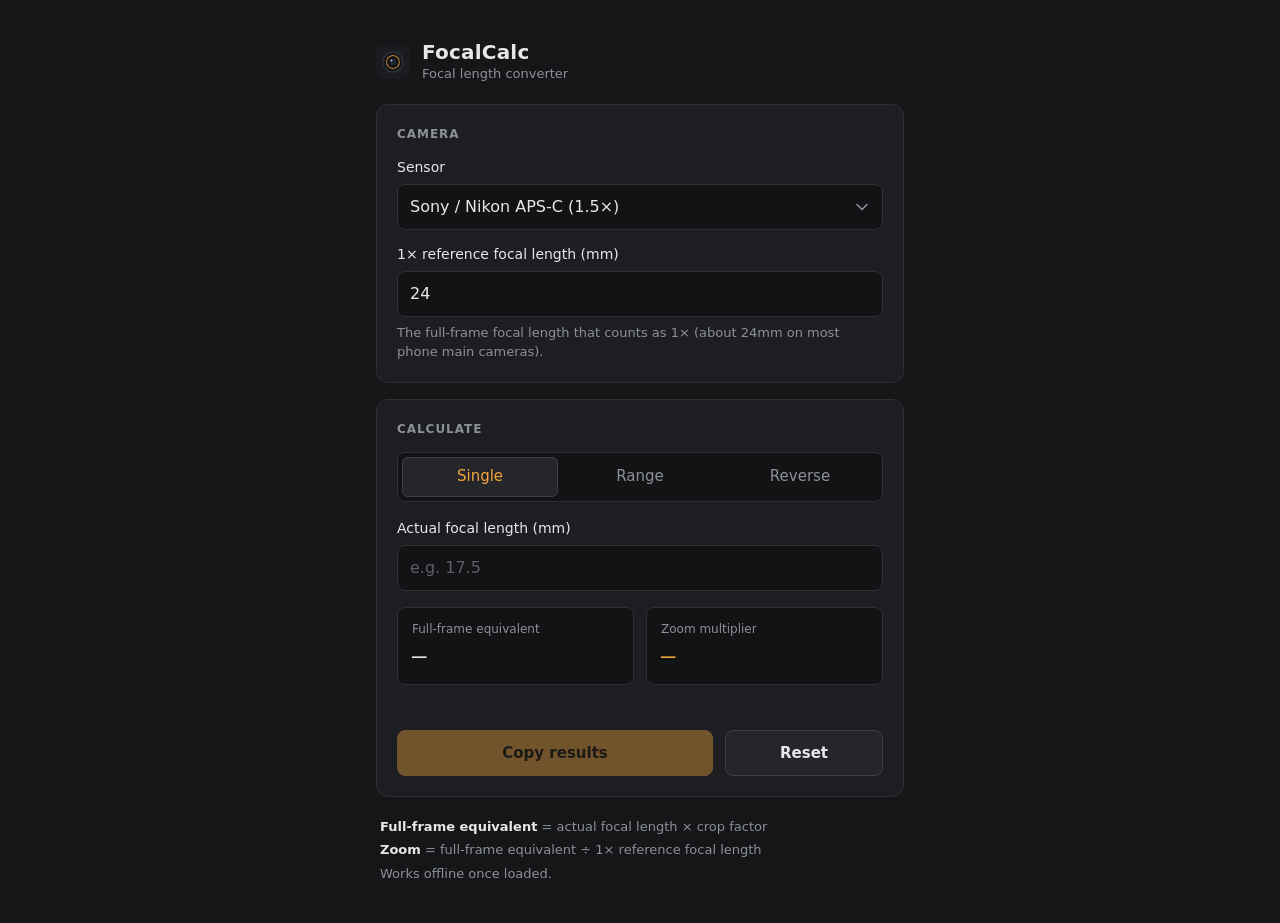
==== index.html @ caff315b "Add files via upload" ====
<!doctype html>
<html lang="en">
<head>
  <meta charset="utf-8">
  <meta name="viewport" content="width=device-width, initial-scale=1, viewport-fit=cover">
  <title>FocalCalc — Focal length converter</title>
  <meta name="description" content="Convert camera focal lengths to full-frame equivalents and smartphone-style zoom multipliers.">
  <meta name="theme-color" content="#151618">

  <!-- PWA -->
  <link rel="manifest" href="manifest.json">
  <link rel="icon" href="assets/icon.svg" type="image/svg+xml">
  <link rel="apple-touch-icon" href="assets/apple-touch-icon.png">

  <link rel="stylesheet" href="style.css">
</head>
<body>
  <div class="app">

    <!-- ============ Header ============ -->
    <header class="app-header">
      <div class="brand">
        <img src="assets/icon.svg" width="34" height="34" alt="">
        <div>
          <h1>FocalCalc</h1>
          <p>Focal length converter</p>
        </div>
      </div>
      <!-- Shown by script.js only when the browser offers an install prompt -->
      <button id="install-btn" class="btn btn-ghost" type="button" hidden>Install</button>
    </header>

    <main>

      <!-- ============ Camera settings ============ -->
      <section class="card" aria-labelledby="camera-heading">
        <h2 id="camera-heading" class="card-title">Camera</h2>

        <div class="field">
          <label for="sensor">Sensor</label>
          <!-- Options are filled in by script.js from the PRESETS list -->
          <select id="sensor"></select>
        </div>

        <div class="field" id="custom-crop-field" hidden>
          <label for="custom-crop">Custom crop factor</label>
          <input id="custom-crop" type="text" inputmode="decimal" autocomplete="off"
                 placeholder="e.g. 1.3" aria-describedby="custom-crop-error">
          <p class="field-error" id="custom-crop-error"></p>
        </div>

        <div class="field">
          <label for="reference">1× reference focal length (mm)</label>
          <input id="reference" type="text" inputmode="decimal" autocomplete="off"
                 placeholder="24" aria-describedby="reference-hint reference-error">
          <p class="hint" id="reference-hint">The full-frame focal length that counts as 1× (about 24mm on most phone main cameras).</p>
          <p class="field-error" id="reference-error"></p>
        </div>
      </section>

      <!-- ============ Calculator ============ -->
      <section class="card" aria-labelledby="calc-heading">
        <h2 id="calc-heading" class="card-title">Calculate</h2>

        <div class="tabs" role="tablist" aria-label="Calculation mode">
          <button class="tab" role="tab" type="button" id="tab-single" data-mode="single"
                  aria-controls="panel-single" aria-selected="true">Single</button>
          <button class="tab" role="tab" type="button" id="tab-range" data-mode="range"
                  aria-controls="panel-range" aria-selected="false" tabindex="-1">Range</button>
          <button class="tab" role="tab" type="button" id="tab-reverse" data-mode="reverse"
                  aria-controls="panel-reverse" aria-selected="false" tabindex="-1">Reverse</button>
        </div>

        <!-- ---- Single focal length ---- -->
        <div role="tabpanel" id="panel-single" aria-labelledby="tab-single">
          <div class="field">
            <label for="single-focal">Actual focal length (mm)</label>
            <input id="single-focal" type="text" inputmode="decimal" autocomplete="off"
                   placeholder="e.g. 17.5" aria-describedby="single-focal-error">
            <p class="field-error" id="single-focal-error"></p>
          </div>
          <div class="results">
            <div class="result">
              <span class="result-label">Full-frame equivalent</span>
              <span class="result-value" id="single-ff">—</span>
            </div>
            <div class="result">
              <span class="result-label">Zoom multiplier</span>
              <span class="result-value accent" id="single-zoom">—</span>
            </div>
          </div>
          <p class="working" id="single-working"></p>
        </div>

        <!-- ---- Focal length range ---- -->
        <div role="tabpanel" id="panel-range" aria-labelledby="tab-range" hidden>
          <div class="field-row">
            <div class="field">
              <label for="range-min">Shortest (mm)</label>
              <input id="range-min" type="text" inputmode="decimal" autocomplete="off"
                     placeholder="16" aria-describedby="range-min-error">
              <p class="field-error" id="range-min-error"></p>
            </div>
            <div class="field">
              <label for="range-max">Longest (mm)</label>
              <input id="range-max" type="text" inputmode="decimal" autocomplete="off"
                     placeholder="50" aria-describedby="range-max-error">
              <p class="field-error" id="range-max-error"></p>
            </div>
          </div>
          <div class="results">
            <div class="result">
              <span class="result-label">Full-frame equivalent</span>
              <span class="result-value" id="range-ff">—</span>
            </div>
            <div class="result">
              <span class="result-label">Zoom range</span>
              <span class="result-value accent" id="range-zoom">—</span>
            </div>
          </div>
          <p class="working" id="range-working"></p>
        </div>

        <!-- ---- Reverse: zoom multiplier → focal length ---- -->
        <div role="tabpanel" id="panel-reverse" aria-labelledby="tab-reverse" hidden>
          <div class="field">
            <label for="rev-zoom">Desired zoom multiplier (×)</label>
            <input id="rev-zoom" type="text" inputmode="decimal" autocomplete="off"
                   placeholder="e.g. 3" aria-describedby="rev-zoom-error">
            <p class="field-error" id="rev-zoom-error"></p>
            <div class="chips" aria-label="Common zoom multipliers">
              <button class="chip" type="button" data-zoom="0.5">0.5×</button>
              <button class="chip" type="button" data-zoom="1">1×</button>
              <button class="chip" type="button" data-zoom="2">2×</button>
              <button class="chip" type="button" data-zoom="3">3×</button>
              <button class="chip" type="button" data-zoom="5">5×</button>
              <button class="chip" type="button" data-zoom="10">10×</button>
            </div>
          </div>
          <div class="results">
            <div class="result">
              <span class="result-label">Full-frame equivalent</span>
              <span class="result-value" id="rev-ff">—</span>
            </div>
            <div class="result">
              <span class="result-label">Actual focal length needed</span>
              <span class="result-value accent" id="rev-actual">—</span>
            </div>
          </div>
          <p class="working" id="rev-working"></p>
        </div>

        <!-- ---- Actions ---- -->
        <div class="actions">
          <button id="copy-btn" class="btn btn-primary" type="button" disabled>Copy results</button>
          <button id="reset-btn" class="btn" type="button">Reset</button>
        </div>
        <!-- Screen-reader announcements ("Copied", "Reset") -->
        <p id="status" class="sr-only" role="status" aria-live="polite"></p>
      </section>

    </main>

    <footer class="app-footer">
      <p><strong>Full-frame equivalent</strong> = actual focal length × crop factor</p>
      <p><strong>Zoom</strong> = full-frame equivalent ÷ 1× reference focal length</p>
      <p>Works offline once loaded.</p>
    </footer>

  </div>

  <script src="script.js"></script>
</body>
</html>
---- style.css ----
/* ==========================================================================
   FocalCalc — style.css
   Dark, charcoal, photography-software look. Mobile-first.
   ========================================================================== */

/* ---------- Design tokens ---------- */
:root {
  --bg:            #151618;   /* page background */
  --panel:         #1d1e21;   /* cards */
  --panel-2:       #252629;   /* raised elements, selected tab */
  --input-bg:      #121315;
  --border:        #2e3034;
  --border-strong: #3c3f45;
  --text:          #e7e7e9;
  --muted:         #8d9098;
  --accent:        #f0a63c;   /* amber, like a camera's active-setting highlight */
  --accent-ink:    #1a1204;   /* text on top of the accent colour */
  --danger:        #ff7a6e;

  --radius:        12px;
  --radius-sm:     8px;

  --sans: system-ui, -apple-system, "Segoe UI", Roboto, "Helvetica Neue", sans-serif;
  --mono: ui-monospace, "SF Mono", "Cascadia Mono", Consolas, Menlo, monospace;

  color-scheme: dark;
}

/* ---------- Base ---------- */
*, *::before, *::after { box-sizing: border-box; }

/* Make the HTML `hidden` attribute always win over other display rules */
[hidden] { display: none !important; }

html { -webkit-text-size-adjust: 100%; }

body {
  margin: 0;
  min-height: 100vh;
  background: var(--bg);
  color: var(--text);
  font: 16px/1.5 var(--sans);
  /* Keep content clear of notches and rounded corners in standalone mode */
  padding: env(safe-area-inset-top) env(safe-area-inset-right)
           env(safe-area-inset-bottom) env(safe-area-inset-left);
}

.app {
  max-width: 560px;
  margin: 0 auto;
  padding: 16px 16px 40px;
}

h1, h2, p { margin: 0; }

/* Visually hidden, still read by screen readers */
.sr-only {
  position: absolute;
  width: 1px; height: 1px;
  margin: -1px; padding: 0;
  overflow: hidden;
  clip: rect(0 0 0 0);
  white-space: nowrap;
  border: 0;
}

/* ---------- Header ---------- */
.app-header {
  display: flex;
  align-items: center;
  justify-content: space-between;
  gap: 12px;
  padding: 8px 0 20px;
}

.brand { display: flex; align-items: center; gap: 12px; }
.brand img { border-radius: 8px; display: block; }
.brand h1 { font-size: 1.25rem; font-weight: 650; letter-spacing: 0.01em; line-height: 1.2; }
.brand p  { font-size: 0.8125rem; color: var(--muted); }

/* ---------- Cards ---------- */
.card {
  background: var(--panel);
  border: 1px solid var(--border);
  border-radius: var(--radius);
  padding: 16px;
  margin-bottom: 16px;
}

.card-title {
  font-size: 0.75rem;
  font-weight: 600;
  text-transform: uppercase;
  letter-spacing: 0.08em;
  color: var(--muted);
  margin-bottom: 14px;
}

/* ---------- Form fields ---------- */
.field { margin-bottom: 14px; }
.field:last-child { margin-bottom: 0; }

.field-row {
  display: grid;
  grid-template-columns: 1fr 1fr;
  gap: 12px;
}

label {
  display: block;
  font-size: 0.875rem;
  color: var(--text);
  margin-bottom: 6px;
}

input, select {
  width: 100%;
  height: 46px;                /* comfortable touch target */
  padding: 0 12px;
  font: inherit;
  font-size: 16px;             /* 16px stops iOS from zooming on focus */
  color: var(--text);
  background: var(--input-bg);
  border: 1px solid var(--border);
  border-radius: var(--radius-sm);
  transition: border-color 120ms ease;
}

input::placeholder { color: #5d6068; }

input:hover, select:hover { border-color: var(--border-strong); }

input:focus-visible, select:focus-visible,
.btn:focus-visible, .tab:focus-visible, .chip:focus-visible {
  outline: 2px solid var(--accent);
  outline-offset: 1px;
}

/* Native select with a custom chevron */
select {
  appearance: none;
  -webkit-appearance: none;
  padding-right: 36px;
  background-image: url("data:image/svg+xml,%3Csvg xmlns='http://www.w3.org/2000/svg' width='12' height='8' viewBox='0 0 12 8'%3E%3Cpath d='M1 1.5l5 5 5-5' fill='none' stroke='%238d9098' stroke-width='1.6' stroke-linecap='round' stroke-linejoin='round'/%3E%3C/svg%3E");
  background-repeat: no-repeat;
  background-position: right 14px center;
}

input.invalid { border-color: var(--danger); }

.hint {
  margin-top: 6px;
  font-size: 0.8125rem;
  color: var(--muted);
}

/* Empty when there is no error, so it takes no space */
.field-error {
  font-size: 0.8125rem;
  color: var(--danger);
  margin-top: 6px;
}
.field-error:empty { display: none; }

/* ---------- Tabs (segmented control) ---------- */
.tabs {
  display: grid;
  grid-template-columns: repeat(3, 1fr);
  gap: 4px;
  padding: 4px;
  margin-bottom: 16px;
  background: var(--input-bg);
  border: 1px solid var(--border);
  border-radius: var(--radius-sm);
}

.tab {
  height: 40px;
  font: inherit;
  font-size: 0.9375rem;
  color: var(--muted);
  background: transparent;
  border: 1px solid transparent;
  border-radius: 6px;
  cursor: pointer;
  transition: color 120ms ease, background-color 120ms ease;
}

.tab:hover { color: var(--text); }

.tab[aria-selected="true"] {
  color: var(--accent);
  background: var(--panel-2);
  border-color: var(--border-strong);
}

/* ---------- Results ---------- */
.results {
  display: grid;
  grid-template-columns: repeat(auto-fit, minmax(190px, 1fr));
  gap: 12px;
  margin-top: 16px;
}

.result {
  display: flex;
  flex-direction: column;
  gap: 4px;
  padding: 12px 14px;
  background: var(--input-bg);
  border: 1px solid var(--border);
  border-radius: var(--radius-sm);
  min-width: 0;
}

.result-label {
  font-size: 0.75rem;
  color: var(--muted);
}

.result-value {
  font-family: var(--mono);
  font-size: 1.5rem;
  line-height: 1.25;
  font-variant-numeric: tabular-nums;
  overflow-wrap: anywhere;
}

.result-value.accent { color: var(--accent); }

/* Shows the arithmetic so results can be checked at a glance */
.working {
  margin-top: 10px;
  min-height: 1.4em;
  font-family: var(--mono);
  font-size: 0.78rem;
  color: var(--muted);
  overflow-wrap: anywhere;
}

/* ---------- Quick-pick chips ---------- */
.chips { display: flex; flex-wrap: wrap; gap: 8px; margin-top: 10px; }

.chip {
  height: 36px;
  padding: 0 14px;
  font: inherit;
  font-size: 0.875rem;
  color: var(--text);
  background: var(--panel-2);
  border: 1px solid var(--border);
  border-radius: 999px;
  cursor: pointer;
  transition: border-color 120ms ease;
}
.chip:hover { border-color: var(--border-strong); }

/* ---------- Buttons ---------- */
.actions {
  display: grid;
  grid-template-columns: 2fr 1fr;
  gap: 12px;
  margin-top: 18px;
}

.btn {
  height: 46px;
  padding: 0 18px;
  font: inherit;
  font-size: 0.9375rem;
  font-weight: 550;
  color: var(--text);
  background: var(--panel-2);
  border: 1px solid var(--border-strong);
  border-radius: var(--radius-sm);
  cursor: pointer;
  transition: border-color 120ms ease, background-color 120ms ease;
}
.btn:hover:not(:disabled) { border-color: #565a62; }

.btn-primary {
  color: var(--accent-ink);
  background: var(--accent);
  border-color: var(--accent);
}
.btn-primary:hover:not(:disabled) { border-color: #ffc46b; background: #f4b252; }

.btn-ghost { height: 38px; background: transparent; font-size: 0.875rem; }

.btn:disabled { opacity: 0.4; cursor: not-allowed; }

/* ---------- Footer ---------- */
.app-footer {
  padding: 4px 4px 0;
  font-size: 0.8125rem;
  color: var(--muted);
}
.app-footer p + p { margin-top: 4px; }
.app-footer strong { color: var(--text); font-weight: 600; }

/* ---------- Larger screens ---------- */
@media (min-width: 600px) {
  .app { padding-top: 32px; }
  .card { padding: 20px; }
}

/* ---------- Respect reduced-motion preferences ---------- */
@media (prefers-reduced-motion: reduce) {
  * { transition: none !important; }
}
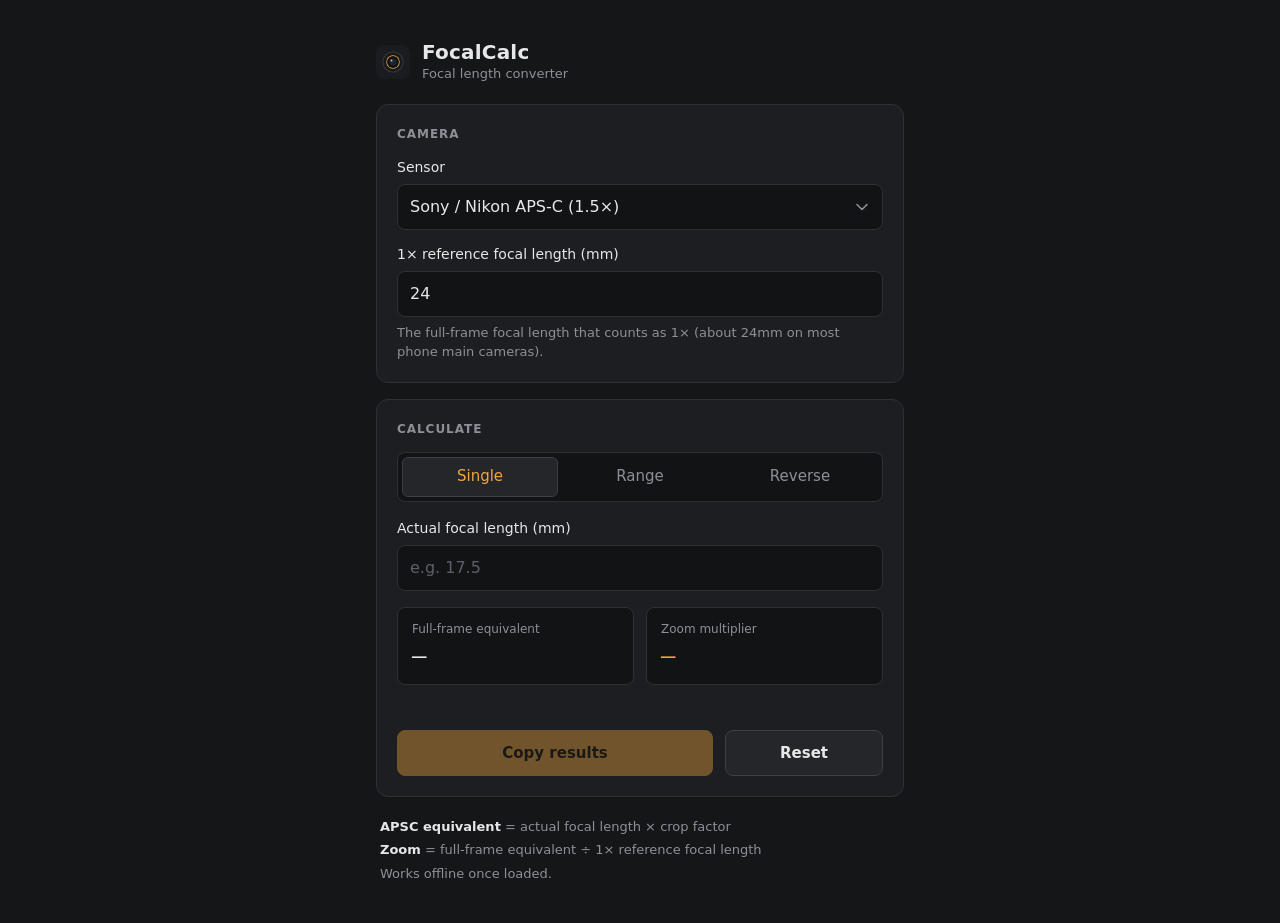
==== commit a45321f2: "Update index.html" ====
--- a/index.html
+++ b/index.html
@@ -162,7 +162,7 @@
     </main>
 
     <footer class="app-footer">
-      <p><strong>Full-frame equivalent</strong> = actual focal length × crop factor</p>
+      <p><strong>APSC equivalent</strong> = actual focal length × crop factor</p>
       <p><strong>Zoom</strong> = full-frame equivalent ÷ 1× reference focal length</p>
       <p>Works offline once loaded.</p>
     </footer>
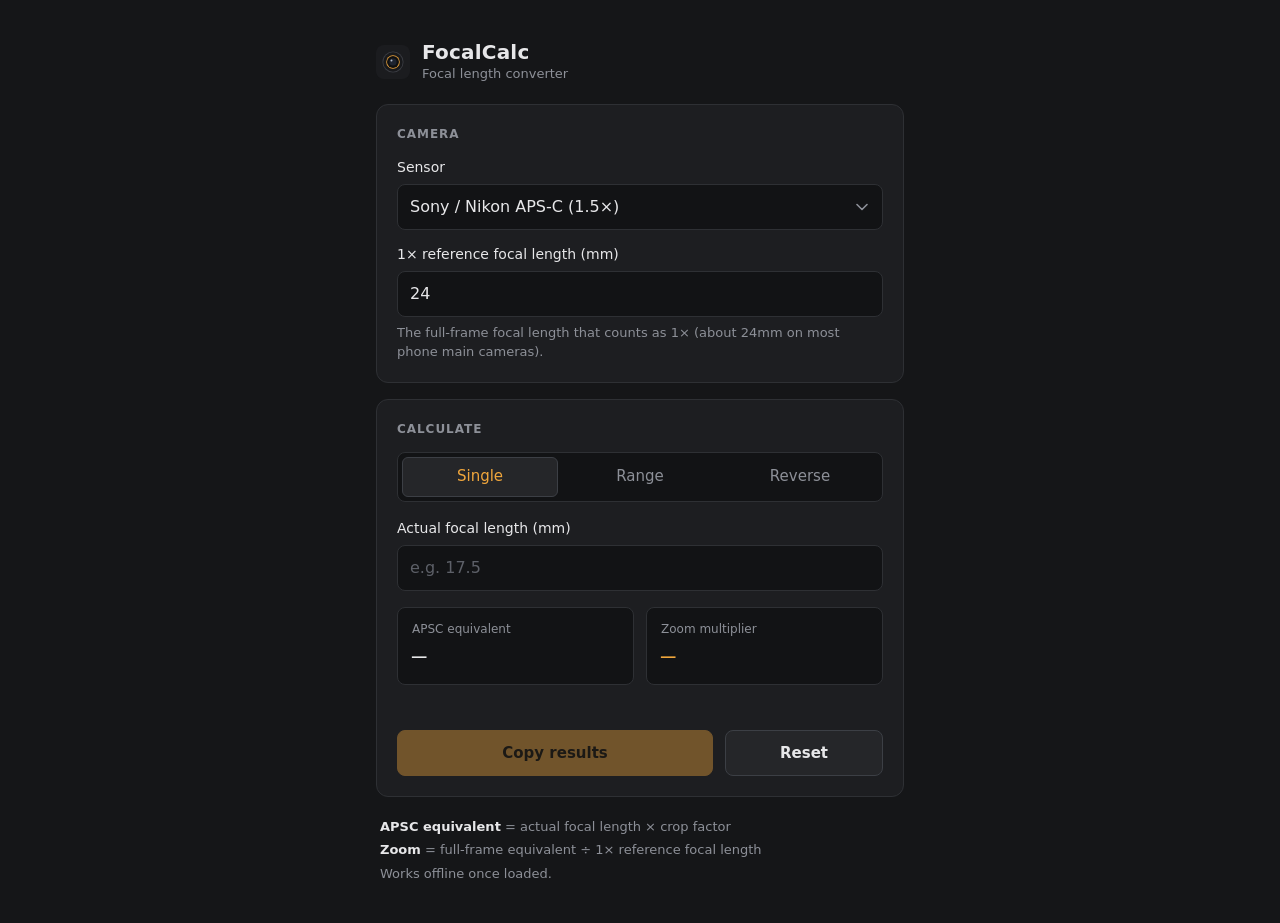
==== commit 86a5c87f: "Change 'Full-frame equivalent' to 'APSC equivalent'" ====
--- a/index.html
+++ b/index.html
@@ -81,7 +81,7 @@
           </div>
           <div class="results">
             <div class="result">
-              <span class="result-label">Full-frame equivalent</span>
+              <span class="result-label">APSC equivalent</span>
               <span class="result-value" id="single-ff">—</span>
             </div>
             <div class="result">
@@ -110,7 +110,7 @@
           </div>
           <div class="results">
             <div class="result">
-              <span class="result-label">Full-frame equivalent</span>
+              <span class="result-label">APSC equivalent</span>
               <span class="result-value" id="range-ff">—</span>
             </div>
             <div class="result">
@@ -139,7 +139,7 @@
           </div>
           <div class="results">
             <div class="result">
-              <span class="result-label">Full-frame equivalent</span>
+              <span class="result-label">APSC equivalent</span>
               <span class="result-value" id="rev-ff">—</span>
             </div>
             <div class="result">
@@ -166,7 +166,6 @@
       <p><strong>Zoom</strong> = full-frame equivalent ÷ 1× reference focal length</p>
       <p>Works offline once loaded.</p>
     </footer>
-
   </div>
 
   <script src="script.js"></script>
